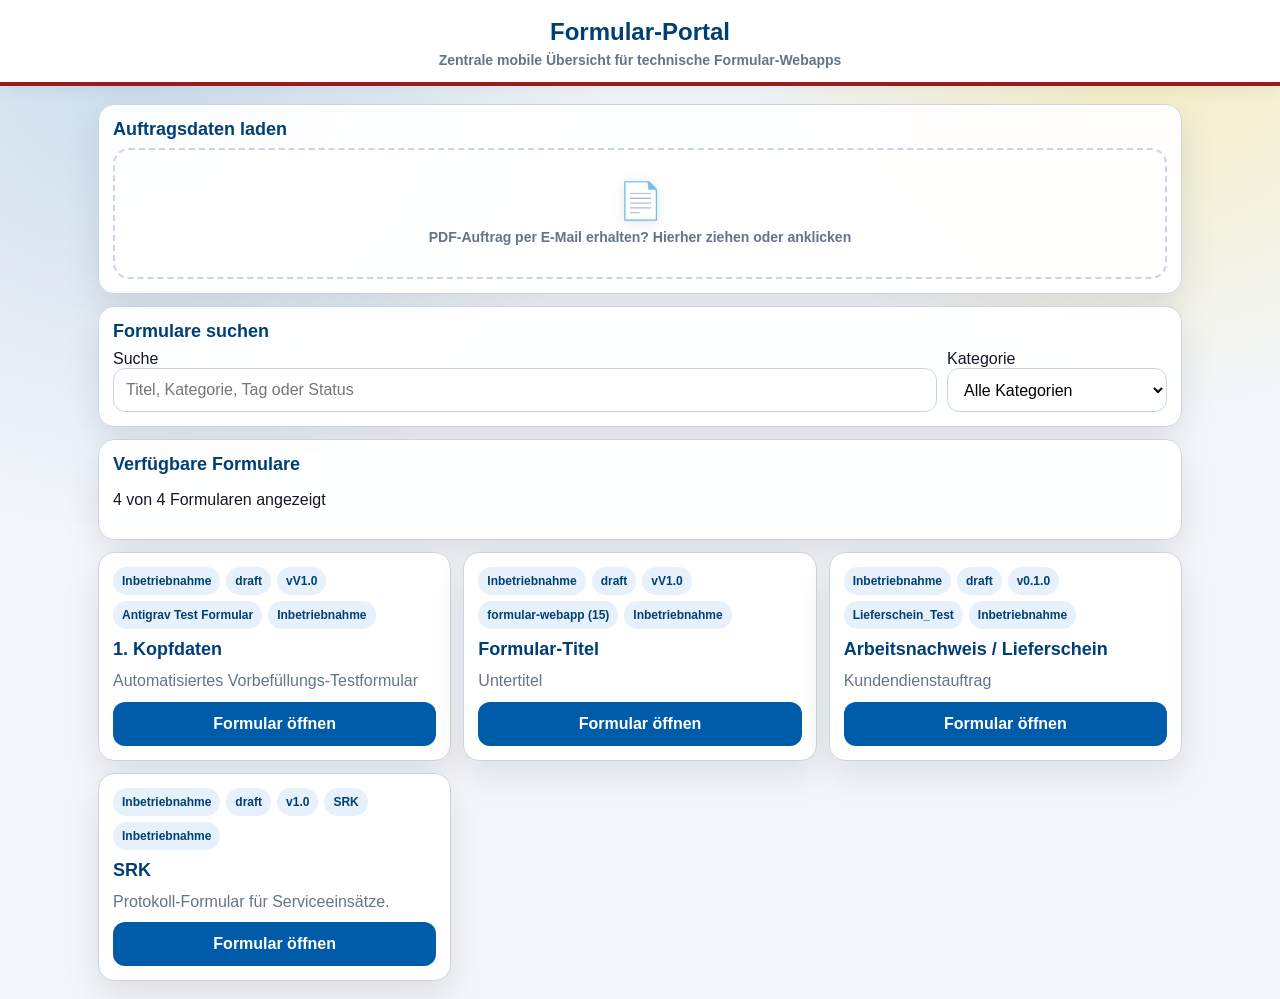
==== index.html @ 4897e9a1 "Load rasterized logo module" ====
<!DOCTYPE html>
<html lang="de">
<head>
  <meta charset="UTF-8">
  <meta name="viewport" content="width=device-width, initial-scale=1">
  <title>Formular-Portal</title>
  <link rel="stylesheet" href="css/app.css?v=1.1.0">
  <link rel="stylesheet" href="css/pdf-export-fix.css?v=1.1.1">
  <link rel="stylesheet" href="css/signature-overlay.css?v=1.1.3">
</head>
<body>
  <div class="page-bg" aria-hidden="true"></div>

  <!-- Header des Haupt-Dashboards (Wird beim Drucken versteckt) -->
  <header class="app-header no-print">
    <h1>Formular-Portal</h1>
    <p>Zentrale mobile Übersicht für technische Formular-Webapps</p>
  </header>

  <main class="no-print">
    <section class="panel order-section" aria-labelledby="order-title">
      <h2 id="order-title">Auftragsdaten laden</h2>
      
      <!-- Upload-Bereich -->
      <div class="upload-zone" data-upload-zone>
        <input type="file" id="pdf-file-input" accept="application/pdf" class="file-input">
        <div class="upload-content">
          <span class="upload-icon">📄</span>
          <span class="upload-text">PDF-Auftrag per E-Mail erhalten? Hierher ziehen oder anklicken</span>
        </div>
      </div>

      <!-- Detail-Anzeige des geladenen Auftrags (initial ausgeblendet) -->
      <div class="active-order-details hidden" data-active-order>
        <div class="order-header">
          <div class="order-title-wrapper">
            <span class="order-badge">Geladen</span>
            <h3>Auftrag: <span data-order-id></span></h3>
          </div>
          <div class="order-header-actions">
            <button class="btn-create-lieferschein" id="btnCreateLieferschein">Arbeitsnachweis / Lieferschein erzeugen</button>
            <button class="btn-discard" data-discard-order>Entfernen</button>
          </div>
        </div>
        <div class="order-grid">
          <div class="order-field">
            <span class="field-label">Auftraggeber</span>
            <span class="field-value" data-order-client></span>
          </div>
          <div class="order-field">
            <span class="field-label">Baustelle / Kundenadresse</span>
            <span class="field-value" data-order-address></span>
          </div>
          <div class="order-field">
            <span class="field-label">Rechnungsadresse</span>
            <span class="field-value" data-order-billing></span>
          </div>
          <div class="order-field">
            <span class="field-label">Auftragsgrundlage</span>
            <span class="field-value" data-order-basis></span>
          </div>
          <div class="order-field">
            <span class="field-label">Zusatzinfo (Polier)</span>
            <span class="field-value" data-order-additional></span>
          </div>
          <div class="order-field">
            <span class="field-label">Termin</span>
            <span class="field-value"><span data-order-termin></span> (vom <span data-order-date></span>)</span>
          </div>
        </div>
        <p class="order-info-note">Die Daten wurden lokal eingelesen und stehen jetzt für Formulare bereit.</p>
      </div>
    </section>

    <section class="panel" aria-labelledby="search-title">
      <h2 id="search-title">Formulare suchen</h2>
      <div class="controls">
        <label>
          Suche
          <input class="search-input" data-search type="search" placeholder="Titel, Kategorie, Tag oder Status">
        </label>
        <label>
          Kategorie
          <select class="filter-select" data-category-filter>
            <option value="all">Alle Kategorien</option>
          </select>
        </label>
      </div>
    </section>

    <section aria-labelledby="forms-title">
      <div class="panel">
        <h2 id="forms-title">Verfügbare Formulare</h2>
        <p data-status>Formulare werden geladen...</p>
      </div>
      <div class="form-grid" data-form-grid></div>
    </section>
  </main>

  <!-- ========================================================
       MODAL OVERLAY: GEBATECH KUNDENDIENSTAUFTRAG
       ======================================================== -->
  <div class="modal-overlay hidden" id="lieferscheinModal" role="dialog" aria-modal="true" aria-labelledby="modal-main-title">
    <div class="modal-container">
      
      <!-- Kontrollbar oben (wird beim Drucken versteckt) -->
      <div class="modal-control-bar no-print">
        <span class="modal-draft-badge" id="modalSaveStatus">Änderungen werden lokal gesichert</span>
        <div class="modal-control-actions">
          <button type="button" class="btn-control btn-print" id="btnPrintLieferschein">🖨️ Drucken / PDF</button>
          <button type="button" class="btn-control btn-complete" id="btnCompleteOrder">🚀 Auftrag abschließen</button>
          <button type="button" class="btn-control btn-reset" id="btnResetLieferschein">🗑️ Leeren</button>
          <button type="button" class="btn-control btn-close" id="btnCloseModal">✕ Schließen</button>
        </div>
      </div>

      <!-- Das eigentliche, digitalisierte Gebatech-Briefblatt -->
      <div class="gebatech-sheet" id="lieferscheinSheet">
        <!-- SVG Zahnrad als Hintergrund-Wasserzeichen -->
        <div class="sheet-background-gear" aria-hidden="true"></div>

        <!-- Briefkopf (Header) -->
        <header class="sheet-header">
          <div class="header-logo">
            <img src="assets/logo.svg" alt="GEBATECH Logo" class="sheet-logo-img">
          </div>
          <div class="header-address" style="line-height: 1.4;">
            <div><strong>GEBATECH GmbH</strong></div>
            <div>Gebäude- und Anlagentechnik</div>
            <div>Im Stadtgut Zone E 20, A-4407 Steyr</div>
            <div>T +43 7252 93074 | F -400</div>
            <div>Störungsdienst -500 | office@gebatech.at</div>
            <div>www.gebatech.at</div>
          </div>
        </header>

        <!-- Haupttitel & Auftragsnummer -->
        <div class="sheet-title-section">
          <h2 class="sheet-main-title" id="modal-main-title">ARBEITSNACHWEIS / LIEFERSCHEIN</h2>
          <div class="sheet-order-id-box">
            <label for="modalOrderId">Auftrags-Nr.</label>
            <input type="text" id="modalOrderId" class="sheet-input-flat sheet-order-id-input" placeholder="z.B. 2026-0042">
          </div>
        </div>

        <!-- Kopfdaten-Matrix -->
        <div class="sheet-grid-wrapper">
          <div class="sheet-form-field">
            <label for="modalClientName">Auftraggeber</label>
            <input type="text" id="modalClientName" class="sheet-input-flat">
          </div>
          <div class="sheet-form-field">
            <label for="modalClientAddress">Straße, PLZ, Ort</label>
            <input type="text" id="modalClientAddress" class="sheet-input-flat">
          </div>
          
          <div class="sheet-row-fields">
            <div class="sheet-form-field">
              <label for="modalContact">Ansprechpartner</label>
              <input type="text" id="modalContact" class="sheet-input-flat">
            </div>
            <div class="sheet-row-fields double">
              <div class="sheet-form-field">
                <label for="modalPhone">Telefon</label>
                <input type="text" id="modalPhone" class="sheet-input-flat">
              </div>
              <div class="sheet-form-field">
                <label for="modalDate">Datum</label>
                <input type="date" id="modalDate" class="sheet-input-flat">
              </div>
            </div>
          </div>

          <div class="sheet-form-field">
            <label for="modalCustomerName">Objektanschrift</label>
            <input type="text" id="modalCustomerName" class="sheet-input-flat">
          </div>
          <div class="sheet-form-field">
            <label for="modalCustomerAddress">Straße, PLZ, Ort</label>
            <input type="text" id="modalCustomerAddress" class="sheet-input-flat">
          </div>
        </div>

        <!-- Auftragsgrundlage (Zahnrad Checkboxen) -->
        <div class="sheet-section-title">Auftragsgrundlage</div>
        <div class="sheet-checkbox-group">
          <label class="sheet-checkbox-label">
            <input type="checkbox" id="basisReparatur" class="gear-checkbox">
            <span class="gear-checkbox-custom"></span> Reparatur
          </label>
          <label class="sheet-checkbox-label">
            <input type="checkbox" id="basisStoerung" class="gear-checkbox">
            <span class="gear-checkbox-custom"></span> Störung
          </label>
          <label class="sheet-checkbox-label">
            <input type="checkbox" id="basisWartung" class="gear-checkbox">
            <span class="gear-checkbox-custom"></span> Wartung
          </label>
          <label class="sheet-checkbox-label">
            <input type="checkbox" id="basisPruefung" class="gear-checkbox">
            <span class="gear-checkbox-custom"></span> Prüfung
          </label>
          <label class="sheet-checkbox-label">
            <input type="checkbox" id="basisInbetriebnahme" class="gear-checkbox">
            <span class="gear-checkbox-custom"></span> Inbetriebnahme
          </label>
          <label class="sheet-checkbox-label">
            <input type="checkbox" id="basisInstallation" class="gear-checkbox">
            <span class="gear-checkbox-custom"></span> Installation
          </label>
        </div>
        <div class="sheet-basis-notes">
          <input type="text" id="modalBasisNote1" class="sheet-input-line" placeholder="Details zur Auftragsgrundlage...">
          <input type="text" id="modalBasisNote2" class="sheet-input-line">
        </div>

        <!-- Leistungsbericht -->
        <div class="sheet-section-title">Leistungsbericht</div>
        <div class="sheet-report-wrapper">
          <textarea id="modalLeistungsbericht" class="sheet-textarea-ruled no-print" rows="10" placeholder="Beschreibung der durchgeführten Arbeiten..."></textarea>
          <div id="modalLeistungsberichtPrint" class="sheet-report-print print-only-block" style="display: none; white-space: pre-wrap; font-size: 13px; font-weight: 700; line-height: 24px; color: #1a1a1a; padding: 8px; min-height: 60px; box-sizing: border-box;"></div>
        </div>

        <!-- Materialtabelle -->
        <div class="sheet-section-title flex-title">
          <span>Verbrauchtes Material</span>
          <button type="button" class="btn-action-small no-print" id="btnAddMaterialRow">+ Zeile hinzufügen</button>
        </div>
        <div class="table-responsive-wrapper">
          <table class="sheet-table" id="materialTable">
            <thead>
              <tr>
                <th style="width: 15%;">Menge</th>
                <th style="width: 42%;">Bezeichnung</th>
                <th style="width: 38%;">Material</th>
                <th class="no-print" style="width: 5%;"></th>
              </tr>
            </thead>
            <tbody>
              <!-- Zeilen werden dynamisch erzeugt -->
            </tbody>
          </table>
        </div>

        <!-- Arbeitszeit / Stundenzettel -->
        <div class="sheet-section-title flex-title">
          <span>Arbeitszeit / Stundenzettel</span>
          <button type="button" class="btn-action-small no-print" id="btnAddTimeRow">+ Zeile hinzufügen</button>
        </div>
        <div class="table-responsive-wrapper">
          <table class="sheet-table" id="timeTable">
            <thead>
              <tr>
                <th style="width: 10%;">Tag/Monat</th>
                <th style="width: 25%;">Name - Tätigkeit</th>
                <th style="width: 20%;">Arbeitszeit von - bis</th>
                <th style="width: 5%;">N</th>
                <th style="width: 5%;">50%</th>
                <th style="width: 5%;">100%</th>
                <th style="width: 16%;">Fahrtzeit (hin/retour)</th>
                <th style="width: 10%;">km AN/AB</th>
                <th class="no-print" style="width: 4%;"></th>
              </tr>
            </thead>
            <tbody>
              <!-- Zeilen werden dynamisch erzeugt -->
            </tbody>
          </table>
        </div>

        <!-- Footer-Bereich: Abschluss & Unterschriften -->
        <div class="sheet-footer-row">
          <div class="footer-status-column">
            <div class="sheet-footer-checkboxes">
              <label class="sheet-checkbox-label">
                <input type="checkbox" id="statusAbgeschlossen" class="gear-checkbox">
                <span class="gear-checkbox-custom"></span> erfolgreich abgeschlossen
              </label>
              <label class="sheet-checkbox-label">
                <input type="checkbox" id="statusFolgetermin" class="gear-checkbox">
                <span class="gear-checkbox-custom"></span> Folgetermin notwendig
              </label>
            </div>
            
            <div class="sheet-safety-verification" id="safetyVerificationBlock" style="margin: 12px 0; padding: 6px 10px; background: #f8fafc; border-left: 3px solid #005ca9; border-right: 1px solid #cbd5e1; border-top: 1px solid #cbd5e1; border-bottom: 1px solid #cbd5e1; border-radius: 4px; font-size: 10px; font-weight: 800; color: #334155; display: flex; flex-wrap: wrap; gap: 8px;">
              <span><strong>Standort-Signatur</strong><span> GPS </span><strong id="modalGpsCoords" style="color: #003f75;">Ausstehend (wird beim Abschließen erfasst)</strong></span>
              <span>|</span>
              <span><strong>Zeitstempel</strong><span> </span><strong id="modalGpsTimestamp" style="color: #003f75;">Ausstehend</strong></span>
            </div>
            
            <div class="footer-note-text" style="line-height: 1.4;">
              <div style="margin-bottom: 4px;"><strong>Normalarbeitszeit</strong><span> Montag - Donnerstag 7:00 - 16:00 Uhr und Freitag 7:00 - 14:30 Uhr. Angefangene Arbeitsstunden werden auf 1/2 Stunden aufgerundet.</span></div>
              <div>Te - Techniker, Fa - Facharbeiter, He - Helfer, Re - Reinigungskraft. Für die ausgeführten Leistungen gelten unsere Geschäftsbedingungen.</div>
            </div>
          </div>
          
          <div class="footer-signatures-column">
            <!-- Unterschrift des Technikers -->
            <div class="signature-box-wrapper">
              <div class="signature-title">Handzeichen / Unterschrift des Technikers</div>
              <div class="signature-canvas-container">
                <canvas id="technicianSigCanvas" class="signature-canvas-element"></canvas>
              </div>
              <button type="button" class="btn-clear-sig no-print" id="btnClearTechSig">Löschen</button>
            </div>
            <!-- Unterschrift des Kunden -->
            <div class="signature-box-wrapper">
              <div class="signature-title">Unterschrift / Stempel des Kunden</div>
              <div class="signature-canvas-container">
                <canvas id="customerSigCanvas" class="signature-canvas-element"></canvas>
              </div>
              <button type="button" class="btn-clear-sig no-print" id="btnClearCustSig">Löschen</button>
            </div>
          </div>
        </div>

      </div> <!-- /gebatech-sheet -->
      
    </div>
  </div>

  <script type="module" src="js/logo-rasterize.js?v=1.0.0"></script>
  <script type="module" src="js/app.js?v=1.1.2"></script>
  <script type="module" src="js/signature-overlay.js?v=1.1.3"></script>
</body>
</html>
---- css/app.css ----
:root {
  --bg: #f3f6fa;
  --card: #ffffff;
  --text: #111827;
  --muted: #64748b;
  --border: #cbd5e1;
  --brand: #005ca9;
  --brand-dark: #003f75;
  --accent: #ffd200;
  --danger: #dc2626;
  --radius: 16px;
  --shadow: 0 14px 36px rgba(15, 23, 42, 0.10);
}

* {
  box-sizing: border-box;
}

html,
body {
  margin: 0;
  padding: 0;
  font-family: Arial, Helvetica, sans-serif;
  background: var(--bg);
  color: var(--text);
}

body {
  min-height: 100vh;
}

.page-bg {
  position: fixed;
  inset: 0;
  pointer-events: none;
  background:
    radial-gradient(circle at 10% 5%, rgba(0, 92, 169, 0.16), transparent 34%),
    radial-gradient(circle at 90% 0%, rgba(255, 210, 0, 0.24), transparent 28%);
}

.app-header,
main {
  position: relative;
  z-index: 1;
}

.app-header {
  background: #ffffff;
  border-bottom: 4px solid #991b1e;
  padding: 18px 14px 14px;
  text-align: center;
  box-shadow: 0 1px 18px rgba(15, 23, 42, 0.08);
}

.app-header h1 {
  margin: 0;
  color: var(--brand-dark);
  font-size: 24px;
  line-height: 1.15;
}

.app-header p {
  margin: 6px 0 0;
  color: var(--muted);
  font-size: 14px;
  font-weight: 700;
}

main {
  width: min(1120px, 100%);
  margin: 0 auto;
  padding: 12px;
}

.panel {
  background: rgba(255, 255, 255, 0.92);
  border: 1px solid var(--border);
  border-radius: var(--radius);
  box-shadow: var(--shadow);
  padding: 14px;
  margin-bottom: 12px;
}

.panel h2 {
  margin: 0 0 8px;
  color: var(--brand-dark);
  font-size: 18px;
}

.order-placeholder {
  border-left: 5px solid var(--accent);
}

.search-input,
.filter-select {
  width: 100%;
  min-height: 44px;
  border: 1px solid var(--border);
  border-radius: 12px;
  padding: 10px 12px;
  font: inherit;
  background: #ffffff;
}

.controls {
  display: grid;
  gap: 10px;
}

.form-grid {
  display: grid;
  gap: 12px;
}

.form-card {
  display: grid;
  gap: 10px;
  background: var(--card);
  border: 1px solid var(--border);
  border-radius: var(--radius);
  box-shadow: var(--shadow);
  padding: 14px;
}

.form-card h3 {
  margin: 0;
  color: var(--brand-dark);
  font-size: 18px;
}

.form-card p {
  margin: 0;
  color: var(--muted);
  line-height: 1.35;
}

.badges {
  display: flex;
  flex-wrap: wrap;
  gap: 6px;
}

.badge {
  display: inline-flex;
  align-items: center;
  min-height: 28px;
  border-radius: 999px;
  padding: 4px 9px;
  background: #e6f1fb;
  color: var(--brand-dark);
  font-size: 12px;
  font-weight: 800;
}

.open-link {
  display: inline-flex;
  justify-content: center;
  align-items: center;
  min-height: 44px;
  border-radius: 12px;
  background: var(--brand);
  color: #ffffff;
  text-decoration: none;
  font-weight: 900;
}

.empty-state,
.error-state {
  padding: 14px;
  border-radius: var(--radius);
  background: #ffffff;
  border: 1px solid var(--border);
  color: var(--muted);
  font-weight: 800;
}

.error-state {
  color: var(--danger);
}

@media (min-width: 720px) {
  main {
    padding: 18px;
  }

  .controls {
    grid-template-columns: minmax(0, 1fr) 220px;
    align-items: end;
  }

  .form-grid {
    grid-template-columns: repeat(2, minmax(0, 1fr));
  }
}

@media (min-width: 1080px) {
  .form-grid {
    grid-template-columns: repeat(3, minmax(0, 1fr));
  }
}

/* ==========================================
   Upload Zone & PDF Import Premium Styles
   ========================================== */
.upload-zone {
  position: relative;
  border: 2px dashed var(--border);
  border-radius: var(--radius);
  padding: 30px 16px;
  text-align: center;
  background: rgba(255, 255, 255, 0.4);
  cursor: pointer;
  transition: all 0.25s cubic-bezier(0.4, 0, 0.2, 1);
  display: flex;
  flex-direction: column;
  align-items: center;
  justify-content: center;
  gap: 8px;
}

.upload-zone:hover,
.upload-zone.dragover {
  border-color: var(--brand);
  background: rgba(0, 92, 169, 0.05);
}

.upload-zone.dragover {
  transform: scale(1.015);
  box-shadow: 0 8px 24px rgba(0, 92, 169, 0.12);
}

.file-input {
  position: absolute;
  inset: 0;
  opacity: 0;
  cursor: pointer;
  width: 100%;
  height: 100%;
  z-index: 10;
}

.upload-content {
  display: flex;
  flex-direction: column;
  align-items: center;
  gap: 6px;
  pointer-events: none;
}

.upload-icon {
  font-size: 36px;
  filter: drop-shadow(0 2px 6px rgba(0,0,0,0.1));
}

.upload-text {
  font-size: 14px;
  color: var(--muted);
  font-weight: 800;
  line-height: 1.4;
}

/* Active Order Details Panel */
.active-order-details {
  border: 1px solid var(--border);
  border-radius: var(--radius);
  padding: 18px;
  background: #ffffff;
  box-shadow: inset 0 2px 6px rgba(15, 23, 42, 0.02), var(--shadow);
  margin-top: 14px;
  animation: slideDown 0.3s cubic-bezier(0.4, 0, 0.2, 1);
}

@keyframes slideDown {
  from {
    opacity: 0;
    transform: translateY(-10px);
  }
  to {
    opacity: 1;
    transform: translateY(0);
  }
}

.active-order-details.hidden {
  display: none !important;
}

.order-header {
  display: flex;
  justify-content: space-between;
  align-items: center;
  border-bottom: 2px solid var(--bg);
  padding-bottom: 14px;
  margin-bottom: 14px;
}

.order-title-wrapper {
  display: flex;
  align-items: center;
  gap: 10px;
}

.order-title-wrapper h3 {
  margin: 0;
  color: var(--brand-dark);
  font-size: 18px;
  font-weight: 900;
}

.order-badge {
  background: #16a34a;
  color: #ffffff;
  font-size: 10px;
  font-weight: 900;
  text-transform: uppercase;
  padding: 3px 10px;
  border-radius: 999px;
  letter-spacing: 0.5px;
  box-shadow: 0 2px 4px rgba(22, 163, 74, 0.2);
}

.btn-discard {
  min-height: 38px;
  padding: 0 16px;
  border: 1px solid var(--border);
  border-radius: 10px;
  background: #fef2f2;
  color: var(--danger);
  font-weight: 900;
  font-size: 13px;
  cursor: pointer;
  transition: all 0.2s ease;
  display: inline-flex;
  align-items: center;
  justify-content: center;
}

.btn-discard:hover {
  background: var(--danger);
  color: #ffffff;
  border-color: var(--danger);
  box-shadow: 0 2px 6px rgba(220, 38, 38, 0.3);
}

.order-grid {
  display: grid;
  gap: 14px;
}

.order-field {
  display: flex;
  flex-direction: column;
  gap: 4px;
}

.field-label {
  font-size: 11px;
  text-transform: uppercase;
  font-weight: 900;
  color: var(--muted);
  letter-spacing: 0.7px;
}

.field-value {
  font-size: 14px;
  color: var(--text);
  font-weight: 700;
  line-height: 1.4;
  word-break: break-word;
}

.order-info-note {
  margin: 14px 0 0;
  font-size: 12px;
  color: var(--muted);
  font-weight: 700;
  font-style: italic;
  text-align: center;
  border-top: 1px dashed var(--border);
  padding-top: 14px;
}

@media (min-width: 600px) {
  .order-grid {
    grid-template-columns: repeat(2, minmax(0, 1fr));
  }
}

/* ========================================================
   PREMIUM MODAL & GEBATECH SHEET STYLES
   ======================================================== */

.btn-create-lieferschein {
  min-height: 38px;
  padding: 0 18px;
  border: none;
  border-radius: 10px;
  background: linear-gradient(135deg, var(--brand) 0%, var(--brand-dark) 100%);
  color: #ffffff;
  font-weight: 900;
  font-size: 13px;
  cursor: pointer;
  box-shadow: 0 4px 12px rgba(0, 92, 169, 0.25);
  transition: all 0.2s cubic-bezier(0.4, 0, 0.2, 1);
  display: inline-flex;
  align-items: center;
  justify-content: center;
  margin-right: 8px;
}

.btn-create-lieferschein:hover {
  transform: translateY(-1px);
  box-shadow: 0 6px 16px rgba(0, 92, 169, 0.35);
}

.order-header-actions {
  display: flex;
  align-items: center;
}

/* Modal Overlay & Container */
.modal-overlay {
  position: fixed;
  inset: 0;
  background: rgba(15, 23, 42, 0.6);
  backdrop-filter: blur(8px);
  z-index: 1000;
  display: flex;
  justify-content: center;
  align-items: flex-start;
  overflow-y: auto;
  padding: 20px 10px;
  animation: fadeIn 0.25s cubic-bezier(0.4, 0, 0.2, 1);
}

.modal-overlay.hidden {
  display: none !important;
}

@keyframes fadeIn {
  from { opacity: 0; }
  to { opacity: 1; }
}

.modal-container {
  width: min(840px, 100%);
  display: flex;
  flex-direction: column;
  gap: 12px;
  animation: scaleUp 0.3s cubic-bezier(0.34, 1.56, 0.64, 1);
}

@keyframes scaleUp {
  from {
    opacity: 0;
    transform: scale(0.95) translateY(15px);
  }
  to {
    opacity: 1;
    transform: scale(1) translateY(0);
  }
}

/* Control Bar */
.modal-control-bar {
  background: rgba(255, 255, 255, 0.95);
  border: 1px solid var(--border);
  border-radius: 14px;
  padding: 10px 16px;
  box-shadow: var(--shadow);
  display: flex;
  flex-wrap: wrap;
  justify-content: space-between;
  align-items: center;
  gap: 12px;
  position: sticky;
  top: 0;
  z-index: 1010;
}

.modal-draft-badge {
  font-size: 12px;
  font-weight: 800;
  color: var(--muted);
  display: flex;
  align-items: center;
  gap: 6px;
}

.modal-draft-badge::before {
  content: '';
  display: inline-block;
  width: 8px;
  height: 8px;
  background: #2563eb;
  border-radius: 50%;
  animation: pulse 1.5s infinite;
}

@keyframes pulse {
  0% { transform: scale(0.9); opacity: 0.6; }
  50% { transform: scale(1.2); opacity: 1; }
  100% { transform: scale(0.9); opacity: 0.6; }
}

.modal-control-actions {
  display: flex;
  gap: 8px;
}

.btn-control {
  min-height: 38px;
  padding: 0 14px;
  border: 1px solid var(--border);
  border-radius: 10px;
  font-size: 13px;
  font-weight: 800;
  cursor: pointer;
  transition: all 0.2s ease;
  background: #ffffff;
  color: var(--text);
  display: inline-flex;
  align-items: center;
  justify-content: center;
}

.btn-control:hover {
  background: #f8fafc;
  border-color: #cbd5e1;
}

.btn-print {
  background: #f0fdf4;
  color: #16a34a;
  border-color: #bbf7d0;
}

.btn-print:hover {
  background: #dcfce7;
}

.btn-complete {
  background: #fffbeb;
  color: #d97706;
  border-color: #fde68a;
  box-shadow: 0 2px 6px rgba(217, 119, 6, 0.1);
}

.btn-complete:hover {
  background: #fef3c7;
}

.btn-reset {
  background: #fef2f2;
  color: #dc2626;
  border-color: #fecaca;
}

.btn-reset:hover {
  background: #fee2e2;
}

.btn-close {
  background: #f8fafc;
  color: #64748b;
}

/* ========================================================
   GEBATECH SHEET STYLE (BRIEFPAPIER REPLICA)
   ======================================================== */
.gebatech-sheet {
  background: #ffffff;
  border: 1px solid #cbd5e1;
  border-radius: 4px;
  box-shadow: 0 25px 50px -12px rgba(0, 0, 0, 0.25);
  padding: 30px;
  color: #1a1a1a;
  font-family: Arial, Helvetica, sans-serif;
  position: relative;
  overflow: hidden;
  box-sizing: border-box;
}

/* Zahnrad Hintergrund-Wasserzeichen */
.sheet-background-gear {
  position: absolute;
  top: 15px;
  right: -130px;
  width: 320px;
  height: 320px;
  background: url('../assets/frontpage-gear.svg') no-repeat center;
  background-size: contain;
  opacity: 0.06;
  pointer-events: none;
}

/* Header */
.sheet-header {
  display: flex;
  justify-content: space-between;
  align-items: flex-start;
  border-bottom: 2px solid #005ca9;
  padding-bottom: 12px;
  margin-bottom: 16px;
}

.sheet-logo-img {
  width: 250px;
  height: auto;
  display: block;
}

.header-address {
  font-size: 10px;
  color: #475569;
  text-align: right;
  line-height: 1.4;
}

/* Titel und ID Box */
.sheet-title-section {
  display: flex;
  justify-content: space-between;
  align-items: flex-end;
  margin-bottom: 16px;
}

.sheet-main-title {
  font-size: 20px;
  font-weight: 900;
  color: #003f75;
  margin: 0;
  letter-spacing: 0.5px;
}

.sheet-order-id-box {
  display: flex;
  align-items: center;
  gap: 8px;
  border: 1.5px solid #64748b;
  padding: 4px 10px;
  background: #f8fafc;
  border-radius: 4px;
}

.sheet-order-id-box label {
  font-size: 10px;
  font-weight: 900;
  text-transform: uppercase;
  color: #475569;
}

.sheet-order-id-input {
  width: 90px;
  font-size: 13px;
  font-weight: 900;
  color: #003f75;
  background: transparent !important;
  text-align: center;
}

/* Kopfdaten-Matrix */
.sheet-grid-wrapper {
  display: grid;
  grid-template-columns: 1fr;
  gap: 8px;
  margin-bottom: 16px;
}

.sheet-form-field {
  display: flex;
  flex-direction: column;
  border: 1px solid #cbd5e1;
  background: #f8fafc;
  padding: 4px 8px;
  border-radius: 4px;
}

.sheet-form-field label {
  font-size: 9px;
  font-weight: 900;
  text-transform: uppercase;
  color: #64748b;
  margin-bottom: 1px;
}

.sheet-input-flat {
  width: 100%;
  border: none;
  background: transparent;
  padding: 2px 0;
  font-size: 13px;
  font-weight: 700;
  color: #1a1a1a;
  outline: none;
}

.sheet-input-flat:focus {
  background: rgba(0, 92, 169, 0.02);
}

.sheet-row-fields {
  display: grid;
  grid-template-columns: 1fr;
  gap: 8px;
}

@media (min-width: 600px) {
  .sheet-row-fields {
    grid-template-columns: 1fr 1fr;
  }
}

.sheet-row-fields.double {
  display: grid;
  grid-template-columns: 1fr;
  gap: 8px;
}

@media (min-width: 600px) {
  .sheet-row-fields.double {
    grid-template-columns: 1.2fr 0.8fr;
  }
}

/* Sektions-Titel */
.sheet-section-title {
  font-size: 11px;
  font-weight: 900;
  text-transform: uppercase;
  color: #ffffff;
  background: #005ca9;
  padding: 4px 8px;
  margin: 18px 0 10px 0;
  letter-spacing: 0.5px;
  border-radius: 2px;
}

.sheet-section-title.flex-title {
  display: flex;
  justify-content: space-between;
  align-items: center;
  padding-right: 4px;
}

.btn-action-small {
  min-height: 22px;
  border: none;
  background: #ffd200;
  color: #003f75;
  font-size: 9px;
  font-weight: 900;
  text-transform: uppercase;
  padding: 0 8px;
  border-radius: 3px;
  cursor: pointer;
}

.btn-action-small:hover {
  background: #e6bd00;
}

/* Zahnrad Checkboxen */
.sheet-checkbox-group {
  display: grid;
  grid-template-columns: repeat(2, 1fr);
  gap: 10px;
  margin-bottom: 12px;
  padding: 4px;
}

@media (min-width: 600px) {
  .sheet-checkbox-group {
    grid-template-columns: repeat(6, 1fr);
  }
}

.sheet-checkbox-label {
  display: inline-flex;
  align-items: center;
  gap: 6px;
  font-size: 12px;
  font-weight: 700;
  color: #1a1a1a;
  cursor: pointer;
  user-select: none;
}

/* Ausgeblendeter echter Checkbox-Input */
.gear-checkbox {
  position: absolute;
  opacity: 0;
  cursor: pointer;
  height: 0;
  width: 0;
}

/* Custom Zahnrad Indicator */
.gear-checkbox-custom {
  position: relative;
  display: inline-block;
  width: 18px;
  height: 18px;
  background: url('../assets/frontpage-gear.svg') no-repeat center;
  background-size: contain;
  filter: grayscale(1) brightness(0.85); /* Standard grau */
  transition: all 0.2s ease;
}

.gear-checkbox:checked ~ .gear-checkbox-custom {
  filter: none; /* Aktiviert gelb/braune Markenfarbe */
  transform: rotate(45deg);
}

.gear-checkbox-custom::after {
  content: '';
  position: absolute;
  display: none;
  left: 6px;
  top: 3px;
  width: 4px;
  height: 8px;
  border: solid #16a34a; /* Grüner Haken */
  border-width: 0 2.5px 2.5px 0;
  transform: rotate(0deg); /* 45° nach links gedreht (von 45deg auf 0deg) */
}

.gear-checkbox:checked ~ .gear-checkbox-custom::after {
  display: block;
}

.sheet-basis-notes {
  display: flex;
  flex-direction: column;
  gap: 6px;
  margin-bottom: 16px;
}

.sheet-input-line {
  width: 100%;
  border: none;
  border-bottom: 1px solid #cbd5e1;
  padding: 4px 0;
  font-size: 12px;
  font-weight: 700;
  background: transparent;
  outline: none;
}

/* Leistungsbericht */
.sheet-report-wrapper {
  position: relative;
  background: #ffffff;
  border: 1px solid #cbd5e1;
  border-radius: 4px;
  margin-bottom: 16px;
}

.sheet-textarea-ruled {
  width: 100%;
  border: none;
  background: transparent;
  padding: 8px;
  font-size: 13px;
  font-weight: 700;
  line-height: 24px;
  font-family: inherit;
  color: #1a1a1a;
  resize: vertical;
  outline: none;
  position: relative;
  z-index: 2;
  box-sizing: border-box;
  background-image: linear-gradient(rgba(0,0,0,0) 0%, rgba(0,0,0,0) 95%, #e2e8f0 95%, #e2e8f0 100%);
  background-size: 100% 24px;
}

/* Tabellen allgemein */
.sheet-table {
  width: 100%;
  border-collapse: collapse;
  margin-bottom: 16px;
  font-size: 11px;
}

.sheet-table th,
.sheet-table td {
  border: 1px solid #cbd5e1;
  padding: 4px 6px;
  text-align: left;
  vertical-align: middle;
}

.sheet-table th {
  background: #f1f5f9;
  font-weight: 900;
  color: #334155;
  font-size: 10px;
  text-transform: uppercase;
}

.sheet-table tbody tr:nth-child(even) {
  background: #f8fafc;
}

.sheet-table-input {
  width: 100%;
  border: none;
  background: transparent;
  padding: 2px 0;
  font-size: 11px;
  font-weight: 700;
  color: #1a1a1a;
  outline: none;
}

.btn-row-del {
  background: transparent;
  border: none;
  color: var(--danger);
  font-weight: 900;
  font-size: 14px;
  cursor: pointer;
  padding: 0 4px;
}

.btn-row-del:hover {
  transform: scale(1.1);
}

.table-responsive-wrapper {
  width: 100%;
  overflow-x: auto;
}

/* Footer-Bereich: Abschluss & Unterschriften */
.sheet-footer-row {
  display: grid;
  grid-template-columns: 1fr;
  gap: 20px;
  margin-top: 20px;
  border-top: 1.5px solid #cbd5e1;
  padding-top: 14px;
}

@media (min-width: 720px) {
  .sheet-footer-row {
    grid-template-columns: 1.1fr 0.9fr;
  }
}

.sheet-footer-checkboxes {
  display: flex;
  flex-direction: column;
  gap: 8px;
  margin-bottom: 12px;
}

.footer-note-text {
  font-size: 8px;
  color: #475569;
  line-height: 1.5;
  border-top: 1px dashed #cbd5e1;
  padding-top: 10px;
}

.footer-signatures-column {
  display: flex;
  flex-direction: column;
  gap: 16px;
}

.signature-box-wrapper {
  border: 1px solid #cbd5e1;
  border-radius: 4px;
  padding: 8px;
  background: #f8fafc;
  display: flex;
  flex-direction: column;
  gap: 6px;
  position: relative;
}

.signature-title {
  font-size: 9px;
  font-weight: 900;
  text-transform: uppercase;
  color: #475569;
  border-bottom: 1px dashed #cbd5e1;
  padding-bottom: 3px;
}

.signature-canvas-container {
  width: 100%;
  height: 90px;
  background: #ffffff;
  border: 1px solid #e2e8f0;
  border-radius: 3px;
  position: relative;
  overflow: hidden;
}

.signature-canvas-element {
  display: block;
  width: 100%;
  height: 100%;
  cursor: crosshair;
}

.btn-clear-sig {
  position: absolute;
  right: 8px;
  top: 8px;
  background: transparent;
  border: none;
  color: #64748b;
  font-size: 9px;
  font-weight: 800;
  text-transform: uppercase;
  cursor: pointer;
}

.btn-clear-sig:hover {
  color: var(--danger);
}

/* ========================================================
   EXACT A4 PRINT SPECIFIC RULES
   ======================================================== */
@media print {
  /* Härtefall-Resets */
  html, body {
    background: #ffffff !important;
    color: #000000 !important;
    margin: 0 !important;
    padding: 0 !important;
    font-size: 12px;
  }
  
  /* Hauptinhalte des Dashboards verstecken */
  .no-print,
  .app-header,
  main,
  .page-bg,
  .modal-control-bar,
  .btn-action-small,
  th.no-print,
  td.no-print,
  .btn-clear-sig {
    display: none !important;
  }

  /* Overlay deaktivieren, um reines Blatt zu zeigen */
  .modal-overlay {
    position: absolute !important;
    inset: 0 !important;
    background: #ffffff !important;
    backdrop-filter: none !important;
    padding: 0 !important;
    z-index: auto !important;
    overflow-y: visible !important;
    display: block !important;
  }

  .modal-container {
    width: 100% !important;
    animation: none !important;
    transform: none !important;
  }

  .gebatech-sheet {
    border: none !important;
    box-shadow: none !important;
    padding: 0 !important;
    width: 100% !important;
    height: auto !important;
    overflow: visible !important;
  }

  .sheet-background-gear {
    opacity: 0.08 !important; /* Zahnrad bleibt schwach sichtbar beim Drucken */
  }

  /* Schreiblinien-Druck optimieren */
  .sheet-textarea-ruled {
    border: none !important;
    padding: 4px 0 !important;
    background-image: linear-gradient(rgba(0,0,0,0) 0%, rgba(0,0,0,0) 95%, #cbd5e1 95%, #cbd5e1 100%) !important;
    background-size: 100% 24px !important;
    font-size: 12px !important;
  }

  /* Keine interaktiven Ränder bei Input-Feldern */
  .sheet-input-flat,
  .sheet-input-line,
  .sheet-table-input {
    border-bottom: none !important;
  }

  .sheet-form-field {
    border: 1px solid #94a3b8 !important;
    background: #ffffff !important;
  }
  
  .sheet-order-id-box {
    border: 1.5px solid #000000 !important;
    background: #ffffff !important;
  }

  /* Tabellenränder verstärken */
  .sheet-table th,
  .sheet-table td {
    border: 1px solid #64748b !important;
  }

  .sheet-table th {
    background: #e2e8f0 !important;
    color: #000000 !important;
  }

  /* Signaturfelder abdunkeln für guten Druckkontrast */
  .signature-canvas-container {
    border: 1px solid #64748b !important;
  }

  /* Echte A4 Formatierung erzwingen */
  @page {
    size: A4 portrait;
    margin: 12mm 15mm;
  }
}

/* Styles für die zwei Zeit-Eingabefelder (von - bis) */
.time-picker-wrapper {
  display: flex;
  align-items: center;
  gap: 2px;
  width: 100%;
}

.time-picker-wrapper input[type="time"] {
  border: none;
  background: transparent;
  font-family: inherit;
  font-size: 11px;
  font-weight: 700;
  color: #1a1a1a;
  outline: none;
  padding: 2px 0;
  width: 56px;
  box-sizing: border-box;
}

.time-picker-wrapper span {
  color: #64748b;
  font-weight: 700;
}

@media print {
  .time-picker-wrapper input[type="time"] {
    width: auto !important;
  }
}

/* Force-Druck-Hilfsklassen zur Umgehung des html2canvas-Textarea-Bugs */
.no-print-force {
  display: none !important;
}
.print-show-force {
  display: block !important;
  background-image: linear-gradient(rgba(0,0,0,0) 0%, rgba(0,0,0,0) 95%, #cbd5e1 95%, #cbd5e1 100%) !important;
  background-size: 100% 24px !important;
}

/* Mobile Optimierungen für Smartphones (Verhindert Abschneiden & Quetschen) */
@media (max-width: 600px) {
  .modal-overlay {
    padding: 10px 5px !important;
  }
  .modal-container {
    gap: 8px !important;
  }
  .gebatech-sheet {
    padding: 14px 10px !important;
  }
  .sheet-header {
    flex-direction: column;
    align-items: center;
    gap: 8px;
    text-align: center;
  }
  .header-address {
    text-align: center !important;
  }
  .sheet-logo-img {
    width: 200px !important;
  }
  .sheet-title-section {
    flex-direction: column;
    align-items: stretch;
    gap: 6px;
  }
  .sheet-order-id-box {
    justify-content: space-between;
  }
  .sheet-checkbox-group {
    grid-template-columns: 1fr 1fr !important;
    gap: 8px !important;
  }
  .sheet-footer-row {
    grid-template-columns: 1fr !important;
    gap: 16px !important;
  }
  .footer-signatures-column {
    display: grid !important;
    grid-template-columns: 1fr !important;
    gap: 12px !important;
  }
  .signature-canvas-container {
    height: 75px !important;
  }
}

/* Verhindert Quetschen von Tabellenfeldern auf Handydisplays (Aktiviert horizontales Wischen) */
@media (max-width: 720px) {
  #timeTable {
    min-width: 720px !important;
  }
  #materialTable {
    min-width: 500px !important;
  }
  .table-responsive-wrapper {
    overflow-x: auto;
    -webkit-overflow-scrolling: touch;
    border: 1px solid var(--border);
    border-radius: 6px;
    margin-bottom: 12px;
    background: #ffffff;
  }
}

/* Special class applied to the sheet temporarily during PDF generation to optimize A4 layout */
.gebatech-sheet.pdf-export-mode {
  padding: 15px !important;
  border: none !important;
  box-shadow: none !important;
  border-radius: 0 !important;
  width: 100% !important;
  background: #ffffff !important;
}

/* Optimize spacing for PDF export */
.gebatech-sheet.pdf-export-mode .sheet-section-title {
  margin: 8px 0 5px 0 !important;
}

.gebatech-sheet.pdf-export-mode .sheet-report-wrapper {
  margin-bottom: 8px !important;
}

.gebatech-sheet.pdf-export-mode .sheet-table {
  margin-bottom: 8px !important;
}

.gebatech-sheet.pdf-export-mode .sheet-footer-row {
  margin-top: 8px !important;
  padding-top: 6px !important;
}

.gebatech-sheet.pdf-export-mode .sheet-checkbox-group {
  margin-bottom: 8px !important;
}

.gebatech-sheet.pdf-export-mode .sheet-basis-notes {
  margin-bottom: 8px !important;
}

.gebatech-sheet.pdf-export-mode .signature-box-wrapper {
  padding: 6px !important;
  gap: 4px !important;
}

.gebatech-sheet.pdf-export-mode .signature-canvas-container {
  height: 80px !important;
}
---- css/pdf-export-fix.css ----
/*
 * Korrekturen nur fuer den isolierten PDF-Export-Klon.
 * Verhindert html2canvas-Range-Fehler auf mobilen Browsern bei CSS text-transform
 * und blendet interaktive Bedienelemente aus dem Canvas-Export aus.
 */
.gebatech-sheet.pdf-export-mode .sheet-form-field label,
.gebatech-sheet.pdf-export-mode .sheet-order-id-box label,
.gebatech-sheet.pdf-export-mode .sheet-section-title,
.gebatech-sheet.pdf-export-mode .sheet-table th,
.gebatech-sheet.pdf-export-mode .signature-title,
.gebatech-sheet.pdf-export-mode .field-label {
  text-transform: none !important;
}

.gebatech-sheet.pdf-export-mode .no-print,
.gebatech-sheet.pdf-export-mode th.no-print,
.gebatech-sheet.pdf-export-mode td.no-print,
.gebatech-sheet.pdf-export-mode .btn-action-small,
.gebatech-sheet.pdf-export-mode .btn-clear-sig {
  display: none !important;
}
---- css/signature-overlay.css ----
/* ========================================================
   Mobile Signatur-Overlay fuer den Portal-Lieferschein
   ======================================================== */

#btnPrintLieferschein {
  display: none !important;
}

.signature-canvas-container {
  cursor: pointer;
}

.signature-canvas-container::after {
  content: none !important;
  display: none !important;
}

.signature-canvas-element {
  pointer-events: none;
}

.customer-signature-reason-options {
  display: flex;
  flex-wrap: wrap;
  gap: 8px 12px;
  margin-top: 8px;
}

.customer-signature-reason-options .sheet-checkbox-label {
  margin: 0;
}

.signature-fullscreen-overlay {
  position: fixed;
  inset: 0;
  z-index: 5000;
  display: flex;
  flex-direction: column;
  background: rgba(15, 23, 42, 0.78);
  backdrop-filter: blur(8px);
  padding: 12px;
  box-sizing: border-box;
}

.signature-fullscreen-overlay.hidden {
  display: none !important;
}

.signature-fullscreen-panel {
  width: min(760px, 100%);
  min-height: min(620px, 100%);
  margin: auto;
  background: #ffffff;
  border-radius: 18px;
  box-shadow: 0 24px 70px rgba(0, 0, 0, 0.32);
  display: flex;
  flex-direction: column;
  overflow: hidden;
}

.signature-fullscreen-header {
  padding: 14px 16px;
  border-bottom: 1px solid #cbd5e1;
  background: #f8fafc;
}

.signature-fullscreen-title {
  margin: 0;
  font-size: 18px;
  line-height: 1.25;
  color: #003f75;
  font-weight: 900;
}

.signature-fullscreen-note {
  margin: 4px 0 0;
  color: #64748b;
  font-size: 13px;
  font-weight: 700;
  line-height: 1.35;
}

.signature-fullscreen-body {
  padding: 12px;
  flex: 1;
  display: flex;
  min-height: 300px;
}

.signature-fullscreen-canvas-wrap {
  position: relative;
  flex: 1;
  border: 2px dashed #005ca9;
  border-radius: 14px;
  background: #ffffff;
  overflow: hidden;
  min-height: 280px;
}

.signature-fullscreen-canvas {
  display: block;
  width: 100%;
  height: 100%;
  min-height: 280px;
  touch-action: none;
  cursor: crosshair;
}

.signature-fullscreen-line {
  position: absolute;
  left: 24px;
  right: 24px;
  bottom: 42px;
  border-bottom: 1.5px solid #94a3b8;
  pointer-events: none;
}

.signature-fullscreen-footer {
  padding: 12px;
  border-top: 1px solid #cbd5e1;
  background: #f8fafc;
  display: grid;
  grid-template-columns: 1fr;
  gap: 8px;
}

.signature-fullscreen-actions {
  display: grid;
  grid-template-columns: 1fr 1fr;
  gap: 8px;
}

.signature-fullscreen-btn {
  min-height: 48px;
  border-radius: 12px;
  border: 1px solid #cbd5e1;
  font-size: 15px;
  font-weight: 900;
  cursor: pointer;
}

.signature-fullscreen-btn.primary {
  background: #005ca9;
  color: #ffffff;
  border-color: #005ca9;
}

.signature-fullscreen-btn.secondary {
  background: #ffffff;
  color: #003f75;
}

.signature-fullscreen-btn.danger {
  background: #fef2f2;
  color: #dc2626;
  border-color: #fecaca;
}

@media (min-width: 620px) {
  .signature-fullscreen-footer {
    grid-template-columns: 1fr auto;
    align-items: center;
  }

  .signature-fullscreen-actions {
    grid-template-columns: 140px 140px;
  }

  .signature-fullscreen-btn.primary {
    min-width: 180px;
  }
}

@media (max-width: 600px) {
  .signature-fullscreen-overlay {
    padding: 8px;
  }

  .signature-fullscreen-panel {
    width: 100%;
    min-height: 100%;
    border-radius: 16px;
  }

  .signature-fullscreen-body {
    min-height: 360px;
    padding: 10px;
  }

  .signature-fullscreen-canvas-wrap,
  .signature-fullscreen-canvas {
    min-height: 360px;
  }
}
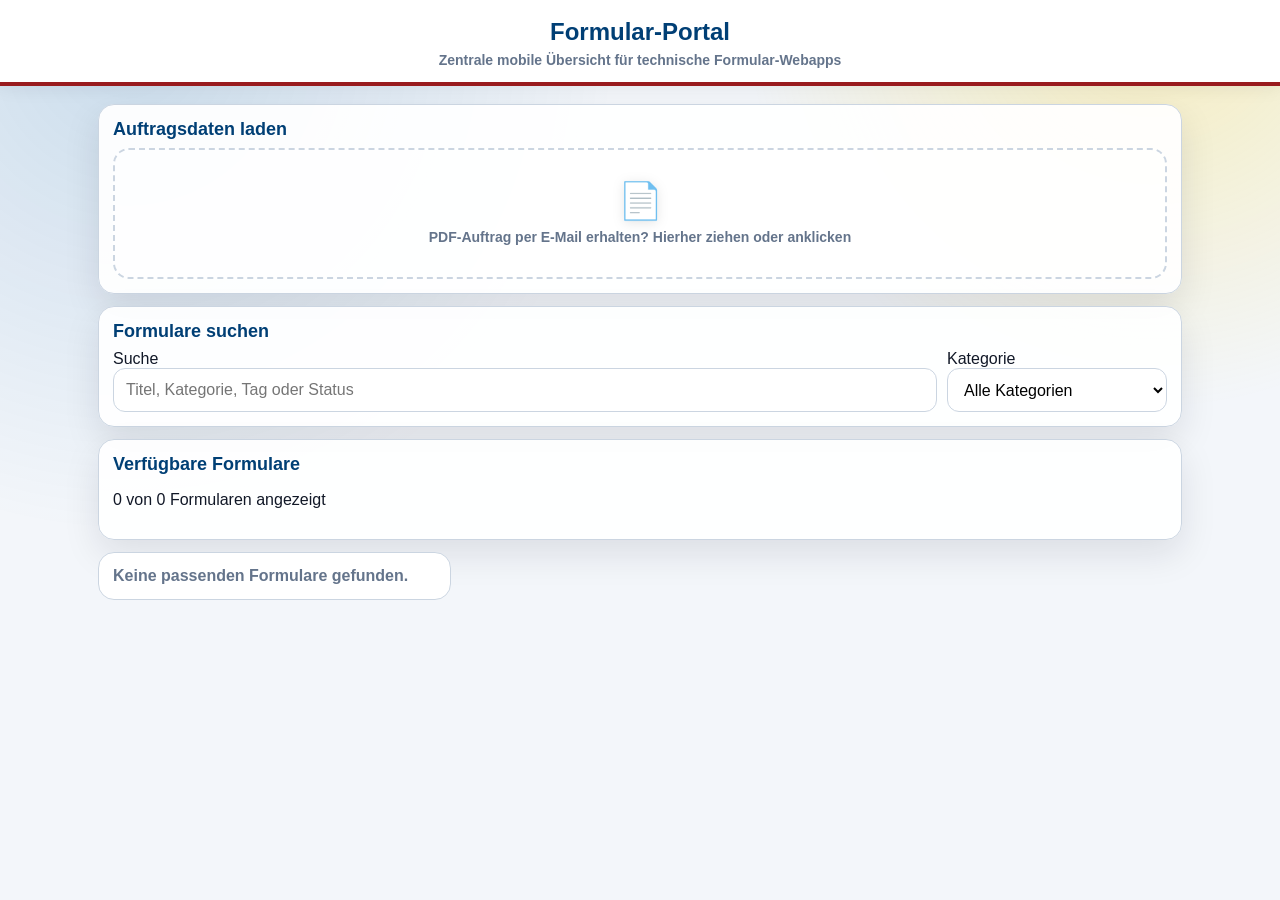
==== commit 5abb8cdf: "Load runtime form availability filter" ====
--- a/index.html
+++ b/index.html
@@ -320,7 +320,9 @@
   </div>
 
   <script type="module" src="js/logo-rasterize.js?v=1.0.0"></script>
-  <script type="module" src="js/app.js?v=1.1.2"></script>
-  <script type="module" src="js/signature-overlay.js?v=1.1.3"></script>
+  <script type="module" src="js/time-date-picker.js?v=1.0.1"></script>
+  <script type="module" src="js/forms-availability.js?v=1.0.0"></script>
+  <script type="module" src="js/app.js?v=1.1.3"></script>
+  <script type="module" src="js/signature-overlay.js?v=1.1.4"></script>
 </body>
 </html>
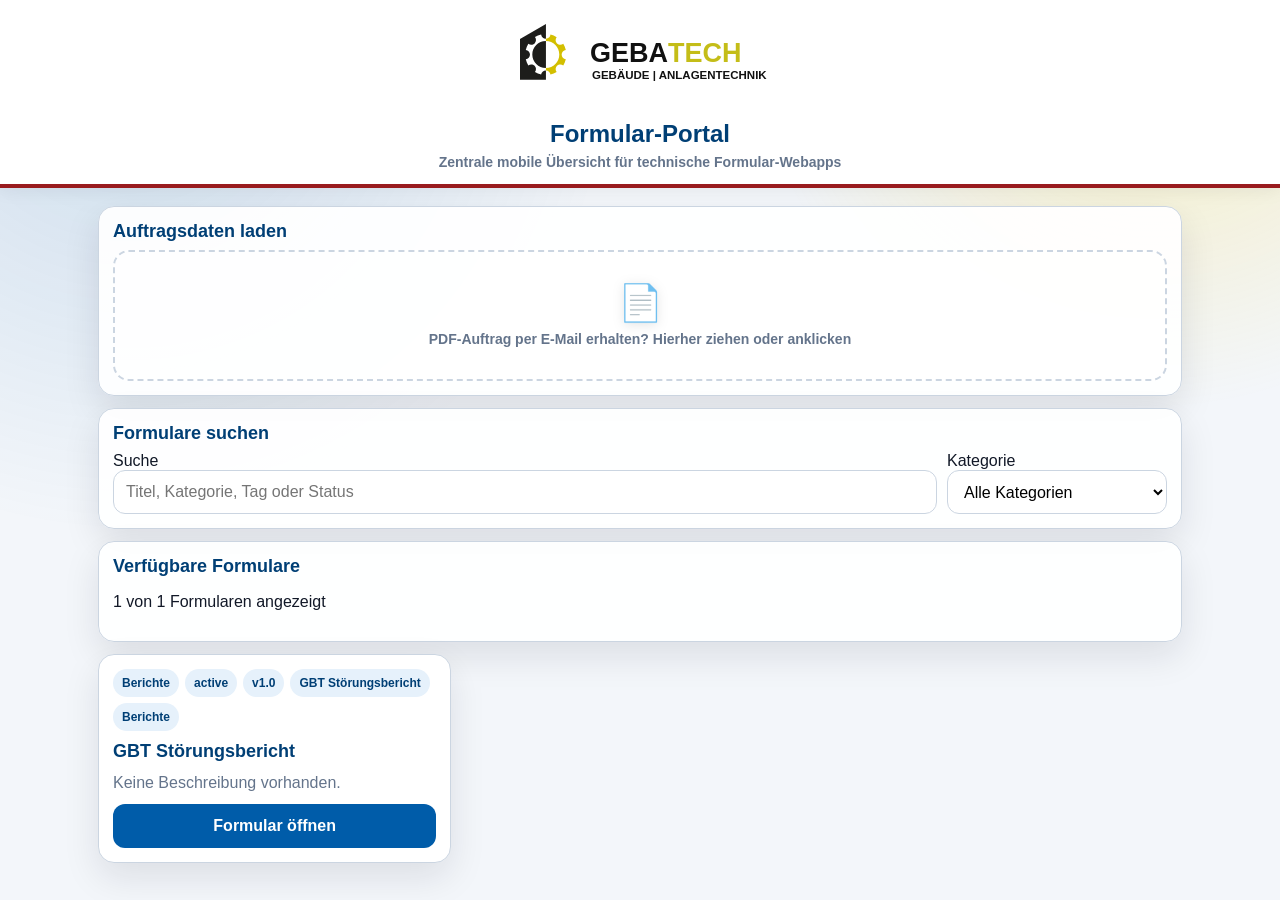
==== commit b97f14e6: "Show logo in portal header" ====
--- a/index.html
+++ b/index.html
@@ -7,12 +7,14 @@
   <link rel="stylesheet" href="css/app.css?v=1.1.0">
   <link rel="stylesheet" href="css/pdf-export-fix.css?v=1.1.1">
   <link rel="stylesheet" href="css/signature-overlay.css?v=1.1.3">
+  <link rel="stylesheet" href="css/header-logo.css?v=1.0.0">
 </head>
 <body>
   <div class="page-bg" aria-hidden="true"></div>
 
   <!-- Header des Haupt-Dashboards (Wird beim Drucken versteckt) -->
   <header class="app-header no-print">
+    <img src="assets/logo.svg" alt="GEBATECH Logo" class="portal-header-logo">
     <h1>Formular-Portal</h1>
     <p>Zentrale mobile Übersicht für technische Formular-Webapps</p>
   </header>
--- a/css/header-logo.css
+++ b/css/header-logo.css
@@ -0,0 +1,13 @@
+.portal-header-logo {
+  display: block;
+  width: min(220px, 70vw);
+  height: auto;
+  margin: 0 auto 10px;
+}
+
+@media (min-width: 720px) {
+  .portal-header-logo {
+    width: 260px;
+    margin-bottom: 12px;
+  }
+}
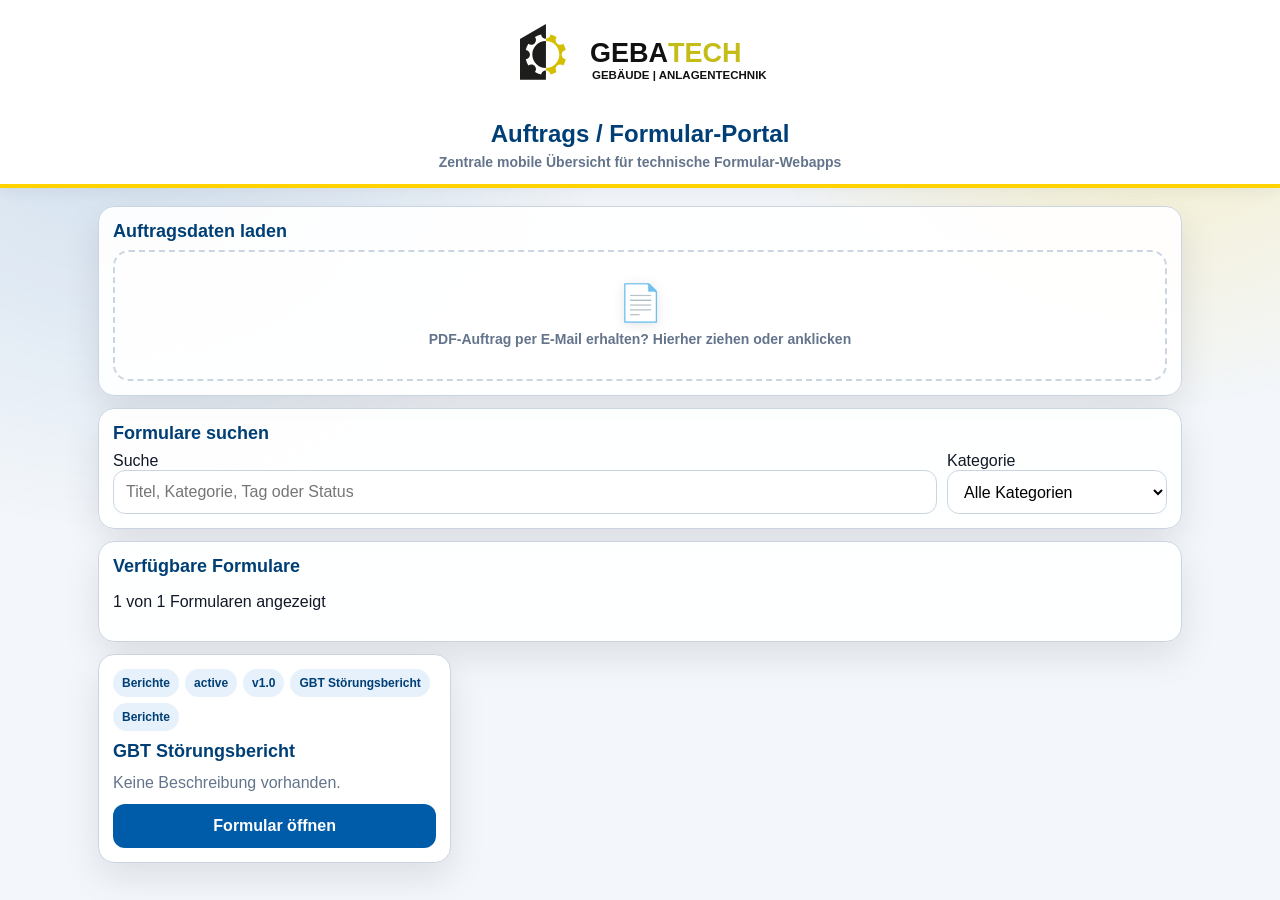
==== commit 71ca0335: "Optik Portal Header" ====
--- a/index.html
+++ b/index.html
@@ -15,7 +15,7 @@
   <!-- Header des Haupt-Dashboards (Wird beim Drucken versteckt) -->
   <header class="app-header no-print">
     <img src="assets/logo.svg" alt="GEBATECH Logo" class="portal-header-logo">
-    <h1>Formular-Portal</h1>
+    <h1>Auftrags / Formular-Portal</h1>
     <p>Zentrale mobile Übersicht für technische Formular-Webapps</p>
   </header>
 
--- a/css/app.css
+++ b/css/app.css
@@ -46,7 +46,7 @@
 
 .app-header {
   background: #ffffff;
-  border-bottom: 4px solid #991b1e;
+  border-bottom: 4px solid var(--accent);
   padding: 18px 14px 14px;
   text-align: center;
   box-shadow: 0 1px 18px rgba(15, 23, 42, 0.08);
@@ -287,11 +287,20 @@
 
 .order-header {
   display: flex;
-  justify-content: space-between;
-  align-items: center;
+  flex-direction: column;
+  align-items: flex-start;
+  gap: 12px;
   border-bottom: 2px solid var(--bg);
   padding-bottom: 14px;
   margin-bottom: 14px;
+}
+
+@media (min-width: 600px) {
+  .order-header {
+    flex-direction: row;
+    justify-content: space-between;
+    align-items: center;
+  }
 }
 
 .order-title-wrapper {
@@ -405,7 +414,6 @@
   display: inline-flex;
   align-items: center;
   justify-content: center;
-  margin-right: 8px;
 }
 
 .btn-create-lieferschein:hover {
@@ -415,7 +423,18 @@
 
 .order-header-actions {
   display: flex;
-  align-items: center;
+  flex-direction: column;
+  align-items: stretch;
+  gap: 8px;
+  width: 100%;
+}
+
+@media (min-width: 600px) {
+  .order-header-actions {
+    flex-direction: row;
+    align-items: center;
+    width: auto;
+  }
 }
 
 /* Modal Overlay & Container */
